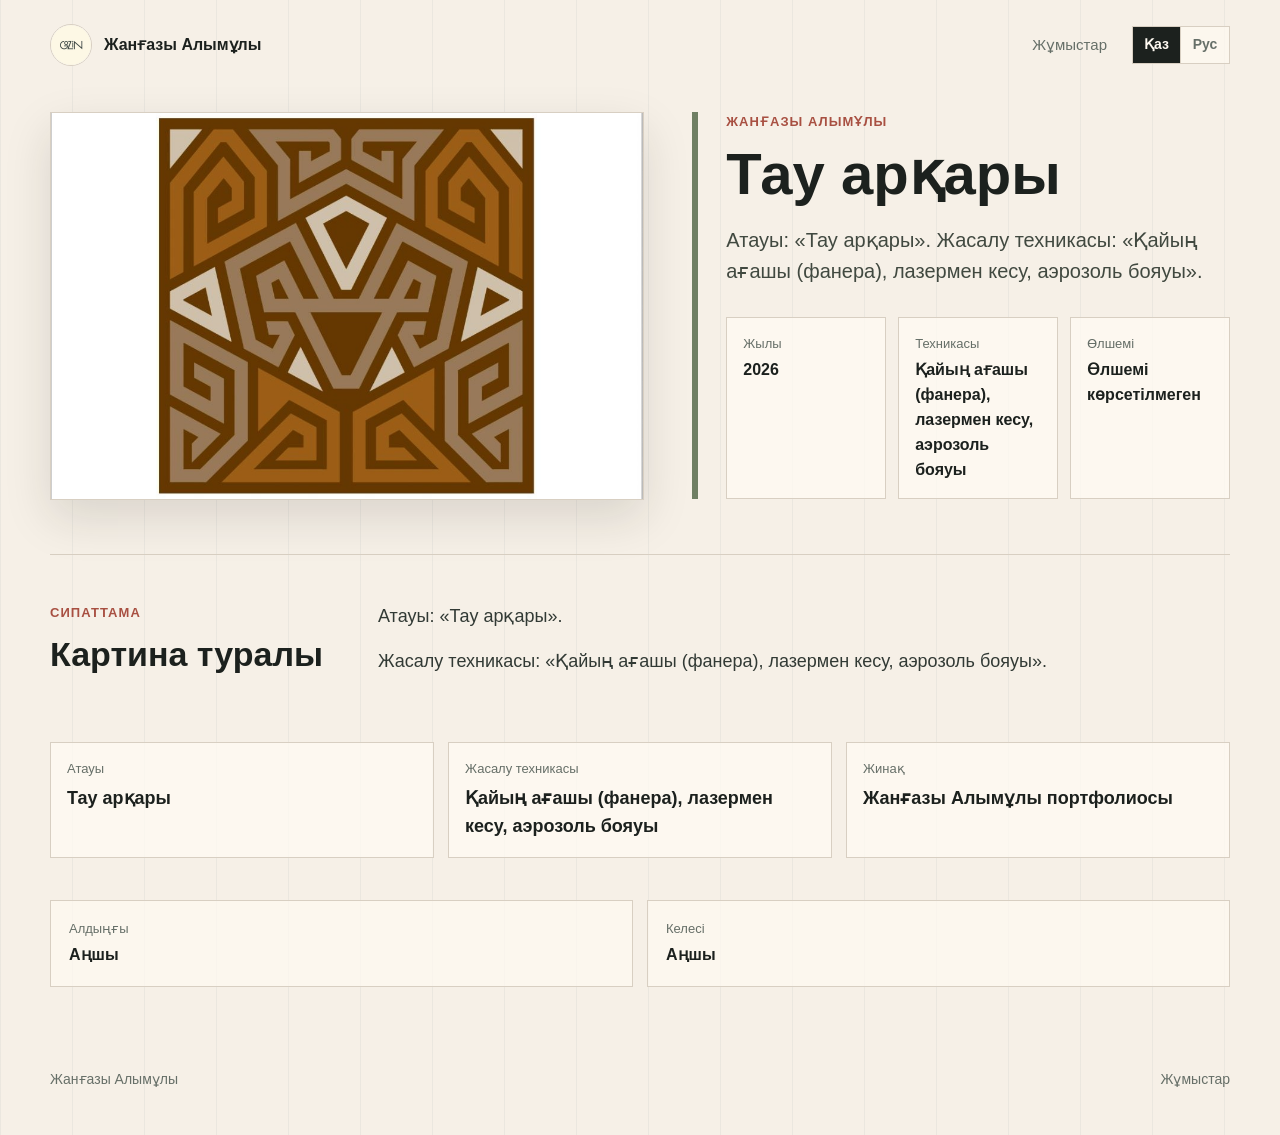
==== artwork.html @ 6c7fc3ed "Build artist portfolio site" ====
<!doctype html>
<html lang="kk">
  <head>
    <meta charset="utf-8">
    <meta name="viewport" content="width=device-width, initial-scale=1">
    <title>Картина</title>
    <meta name="description" content="Картинаның суреті мен сипаттамасы.">
    <link rel="stylesheet" href="assets/css/styles.css">
  </head>
  <body data-page="artwork">
    <header class="site-header">
      <a class="brand" href="index.html" data-i18n-aria="home" aria-label="Басты бет">
        <img class="brand__logo" src="assets/images/logo.jpg" alt="">
        <span data-artist-name>Жанғазы Алымұлы</span>
      </a>
      <div class="header-actions">
        <nav class="site-nav" data-i18n-aria="navigation" aria-label="Навигация">
          <a href="index.html" data-i18n="navWorks">Жұмыстар</a>
        </nav>
        <div class="language-switch" data-i18n-aria="language" aria-label="Тіл">
          <button type="button" data-lang="kk">Қаз</button>
          <button type="button" data-lang="ru">Рус</button>
        </div>
      </div>
    </header>

    <main id="artwork-page"></main>

    <footer class="site-footer">
      <span data-artist-name>Жанғазы Алымұлы</span>
      <a href="index.html" data-i18n="navWorks">Жұмыстар</a>
    </footer>

    <script src="assets/js/artworks.js"></script>
    <script src="assets/js/app.js"></script>
  </body>
</html>
---- assets/css/styles.css ----
:root {
  --paper: #f6f0e7;
  --surface: #fffaf2;
  --ink: #1c211e;
  --muted: #666f68;
  --line: #d8cfc2;
  --sage: #68785f;
  --brick: #a85042;
  --blue: #31566d;
  --gold: #b68b4f;
  --shadow: 0 18px 44px rgba(33, 29, 24, 0.13);
}

* {
  box-sizing: border-box;
}

html {
  min-height: 100%;
  background: var(--paper);
  color: var(--ink);
  font-family: Inter, "Segoe UI", Arial, sans-serif;
}

body {
  margin: 0;
  min-height: 100vh;
  background:
    linear-gradient(90deg, rgba(49, 86, 109, 0.06) 0 1px, transparent 1px) 0 0 / 72px 72px,
    var(--paper);
}

body,
button,
input {
  font: 400 16px/1.55 Inter, "Segoe UI", Arial, sans-serif;
}

a {
  color: inherit;
  text-decoration: none;
}

img {
  display: block;
  max-width: 100%;
}

.site-header,
.site-footer {
  width: min(1180px, calc(100% - 40px));
  margin: 0 auto;
}

.site-header {
  display: flex;
  align-items: center;
  justify-content: space-between;
  gap: 24px;
  padding: 24px 0;
}

.brand,
.site-nav,
.header-actions,
.language-switch {
  display: flex;
  align-items: center;
}

.brand {
  min-width: 0;
  gap: 12px;
  font-weight: 700;
  letter-spacing: 0;
}

.brand__logo {
  width: 42px;
  height: 42px;
  flex: 0 0 auto;
  border: 1px solid var(--line);
  border-radius: 50%;
  background: #fff;
  object-fit: cover;
}

.header-actions {
  gap: 12px;
  justify-content: flex-end;
}

.site-nav {
  gap: 8px;
}

.site-nav a {
  border: 1px solid transparent;
  padding: 8px 12px;
  color: var(--muted);
  font-size: 15px;
}

.site-nav a:hover,
.site-nav a[aria-current="page"] {
  border-color: var(--line);
  background: rgba(255, 250, 242, 0.74);
  color: var(--ink);
}

.language-switch {
  flex: 0 0 auto;
  border: 1px solid var(--line);
  background: rgba(255, 250, 242, 0.72);
}

.language-switch button {
  min-width: 48px;
  min-height: 36px;
  border: 0;
  border-right: 1px solid var(--line);
  background: transparent;
  color: var(--muted);
  padding: 6px 10px;
  font-size: 14px;
  font-weight: 800;
  cursor: pointer;
}

.language-switch button:last-child {
  border-right: 0;
}

.language-switch button:hover,
.language-switch button.is-active {
  background: var(--ink);
  color: #fffaf2;
}

.site-footer {
  display: flex;
  justify-content: space-between;
  gap: 20px;
  padding: 34px 0 44px;
  color: var(--muted);
  font-size: 14px;
}

.gallery-lead,
.section,
.artwork-hero,
.artwork-story,
.artwork-details,
.artwork-nav {
  width: min(1180px, calc(100% - 40px));
  margin-right: auto;
  margin-left: auto;
}

.gallery-lead {
  display: grid;
  grid-template-columns: minmax(0, 0.92fr) minmax(340px, 1.08fr);
  gap: 40px;
  align-items: center;
  min-height: 72vh;
  padding: 18px 0 52px;
}

.gallery-lead__copy h1,
.section__head h1,
.label-toolbar h1 {
  margin: 0;
  max-width: 760px;
  font-size: 56px;
  line-height: 1.02;
  letter-spacing: 0;
}

.gallery-lead__copy p:not(.eyebrow) {
  max-width: 570px;
  margin: 22px 0 0;
  color: #414940;
  font-size: 19px;
}

.gallery-lead__art {
  position: relative;
  min-height: 520px;
  border: 1px solid var(--line);
  background: var(--surface);
  box-shadow: var(--shadow);
  overflow: hidden;
}

.gallery-lead__art img {
  width: 100%;
  height: 520px;
  background: #fff;
  object-fit: contain;
}

.gallery-lead__art span {
  position: absolute;
  right: 20px;
  bottom: 20px;
  max-width: calc(100% - 40px);
  background: rgba(255, 250, 242, 0.92);
  border: 1px solid rgba(28, 33, 30, 0.18);
  padding: 10px 12px;
  font-size: 14px;
}

.eyebrow,
.meta-line {
  margin: 0 0 12px;
  color: var(--brick);
  font-size: 13px;
  font-weight: 800;
  letter-spacing: 0.08em;
  text-transform: uppercase;
}

.lead-actions,
.section__head {
  display: flex;
  align-items: center;
  gap: 14px;
}

.lead-actions {
  margin-top: 32px;
  flex-wrap: wrap;
}

.button {
  display: inline-flex;
  align-items: center;
  justify-content: center;
  min-height: 44px;
  border: 1px solid var(--ink);
  background: var(--ink);
  color: #fffaf2;
  padding: 10px 16px;
  font-weight: 700;
  cursor: pointer;
}

.button:hover {
  background: #323a35;
}

.button--secondary {
  background: rgba(255, 250, 242, 0.72);
  color: var(--ink);
}

.button--secondary:hover {
  background: var(--surface);
}

.section {
  padding: 54px 0 24px;
}

.section__head {
  justify-content: space-between;
  margin-bottom: 24px;
}

.section__head h1,
.label-toolbar h1 {
  font-size: 34px;
  line-height: 1.16;
}

.art-grid {
  display: grid;
  grid-template-columns: repeat(4, minmax(0, 1fr));
  gap: 18px;
}

.art-card {
  display: flex;
  min-width: 0;
  min-height: 100%;
  flex-direction: column;
  border: 1px solid var(--line);
  border-top: 4px solid var(--accent, var(--sage));
  border-radius: 8px;
  background: rgba(255, 250, 242, 0.82);
  overflow: hidden;
}

.art-card__image {
  aspect-ratio: 4 / 5;
  background: #ede5d9;
  overflow: hidden;
}

.art-card__image img {
  width: 100%;
  height: 100%;
  background: #fff;
  object-fit: contain;
  transition: transform 220ms ease;
}

.art-card:hover .art-card__image img {
  transform: scale(1.03);
}

.art-card__body {
  display: flex;
  flex: 1;
  flex-direction: column;
  padding: 18px;
}

.art-card h2 {
  margin: 0;
  font-size: 22px;
  line-height: 1.18;
  letter-spacing: 0;
}

.art-card p:not(.meta-line) {
  margin: 12px 0 18px;
  color: #4f574f;
}

.text-link {
  margin-top: auto;
  color: var(--accent, var(--brick));
  font-weight: 800;
}

.artwork-hero {
  display: grid;
  grid-template-columns: minmax(320px, 1.05fr) minmax(0, 0.95fr);
  gap: 48px;
  align-items: center;
  padding: 22px 0 54px;
}

.artwork-hero__image {
  margin: 0;
  border: 1px solid var(--line);
  background: var(--surface);
  box-shadow: var(--shadow);
}

.artwork-hero__image img {
  width: 100%;
  max-height: 78vh;
  background: #fff;
  object-fit: contain;
}

.artwork-hero__content {
  border-left: 6px solid var(--accent, var(--sage));
  padding-left: 28px;
}

.artwork-hero h1 {
  margin: 0;
  font-size: 58px;
  line-height: 1.02;
  letter-spacing: 0;
}

.artwork-summary {
  margin: 22px 0 0;
  color: #414940;
  font-size: 20px;
}

.artwork-facts {
  display: grid;
  grid-template-columns: repeat(3, minmax(0, 1fr));
  gap: 12px;
  margin: 30px 0 0;
}

.artwork-facts div,
.artwork-details article {
  min-width: 0;
  border: 1px solid var(--line);
  background: rgba(255, 250, 242, 0.78);
  padding: 16px;
}

.artwork-facts dt,
.artwork-details p {
  margin: 0;
  color: var(--muted);
  font-size: 13px;
}

.artwork-facts dd {
  margin: 4px 0 0;
  font-weight: 800;
}

.artwork-story {
  display: grid;
  grid-template-columns: 280px minmax(0, 1fr);
  gap: 48px;
  border-top: 1px solid var(--line);
  padding: 48px 0;
}

.artwork-story h2 {
  margin: 0;
  font-size: 34px;
  line-height: 1.12;
}

.story-text {
  max-width: 760px;
  color: #323a35;
  font-size: 18px;
}

.story-text p {
  margin: 0 0 18px;
}

.artwork-details {
  display: grid;
  grid-template-columns: repeat(3, minmax(0, 1fr));
  gap: 14px;
  padding-bottom: 42px;
}

.artwork-details strong {
  display: block;
  margin-top: 6px;
  font-size: 18px;
}

.artwork-nav {
  display: grid;
  grid-template-columns: repeat(2, minmax(0, 1fr));
  gap: 14px;
  padding-bottom: 48px;
}

.artwork-nav a {
  border: 1px solid var(--line);
  background: rgba(255, 250, 242, 0.72);
  padding: 18px;
  font-weight: 800;
}

.artwork-nav span {
  display: block;
  margin-bottom: 4px;
  color: var(--muted);
  font-size: 13px;
  font-weight: 500;
}

@media (max-width: 980px) {
  .gallery-lead,
  .artwork-hero,
  .artwork-story {
    grid-template-columns: 1fr;
  }

  .gallery-lead {
    min-height: 0;
  }

  .gallery-lead__copy h1,
  .artwork-hero h1 {
    font-size: 44px;
  }

  .art-grid,
  .artwork-details {
    grid-template-columns: repeat(2, minmax(0, 1fr));
  }

  .artwork-hero__content {
    border-left: 0;
    border-top: 6px solid var(--accent, var(--sage));
    padding: 24px 0 0;
  }
}

@media (max-width: 680px) {
  .site-header,
  .site-footer,
  .gallery-lead,
  .section,
  .artwork-hero,
  .artwork-story,
  .artwork-details,
  .artwork-nav {
    width: min(100% - 24px, 1180px);
  }

  .site-header,
  .site-footer,
  .section__head,
  .artwork-nav {
    align-items: stretch;
    flex-direction: column;
  }

  .site-header {
    gap: 16px;
  }

  .header-actions {
    align-items: stretch;
    flex-direction: column;
  }

  .site-nav {
    width: 100%;
  }

  .site-nav a {
    flex: 1;
    text-align: center;
  }

  .language-switch {
    width: 100%;
  }

  .language-switch button {
    flex: 1;
  }

  .gallery-lead {
    gap: 24px;
    padding-top: 4px;
  }

  .gallery-lead__copy h1,
  .artwork-hero h1 {
    font-size: 36px;
  }

  .section__head h1,
  .artwork-story h2 {
    font-size: 28px;
  }

  .gallery-lead__art,
  .gallery-lead__art img {
    min-height: 0;
    height: auto;
  }

  .art-grid,
  .artwork-facts,
  .artwork-details,
  .artwork-nav {
    grid-template-columns: 1fr;
  }
}
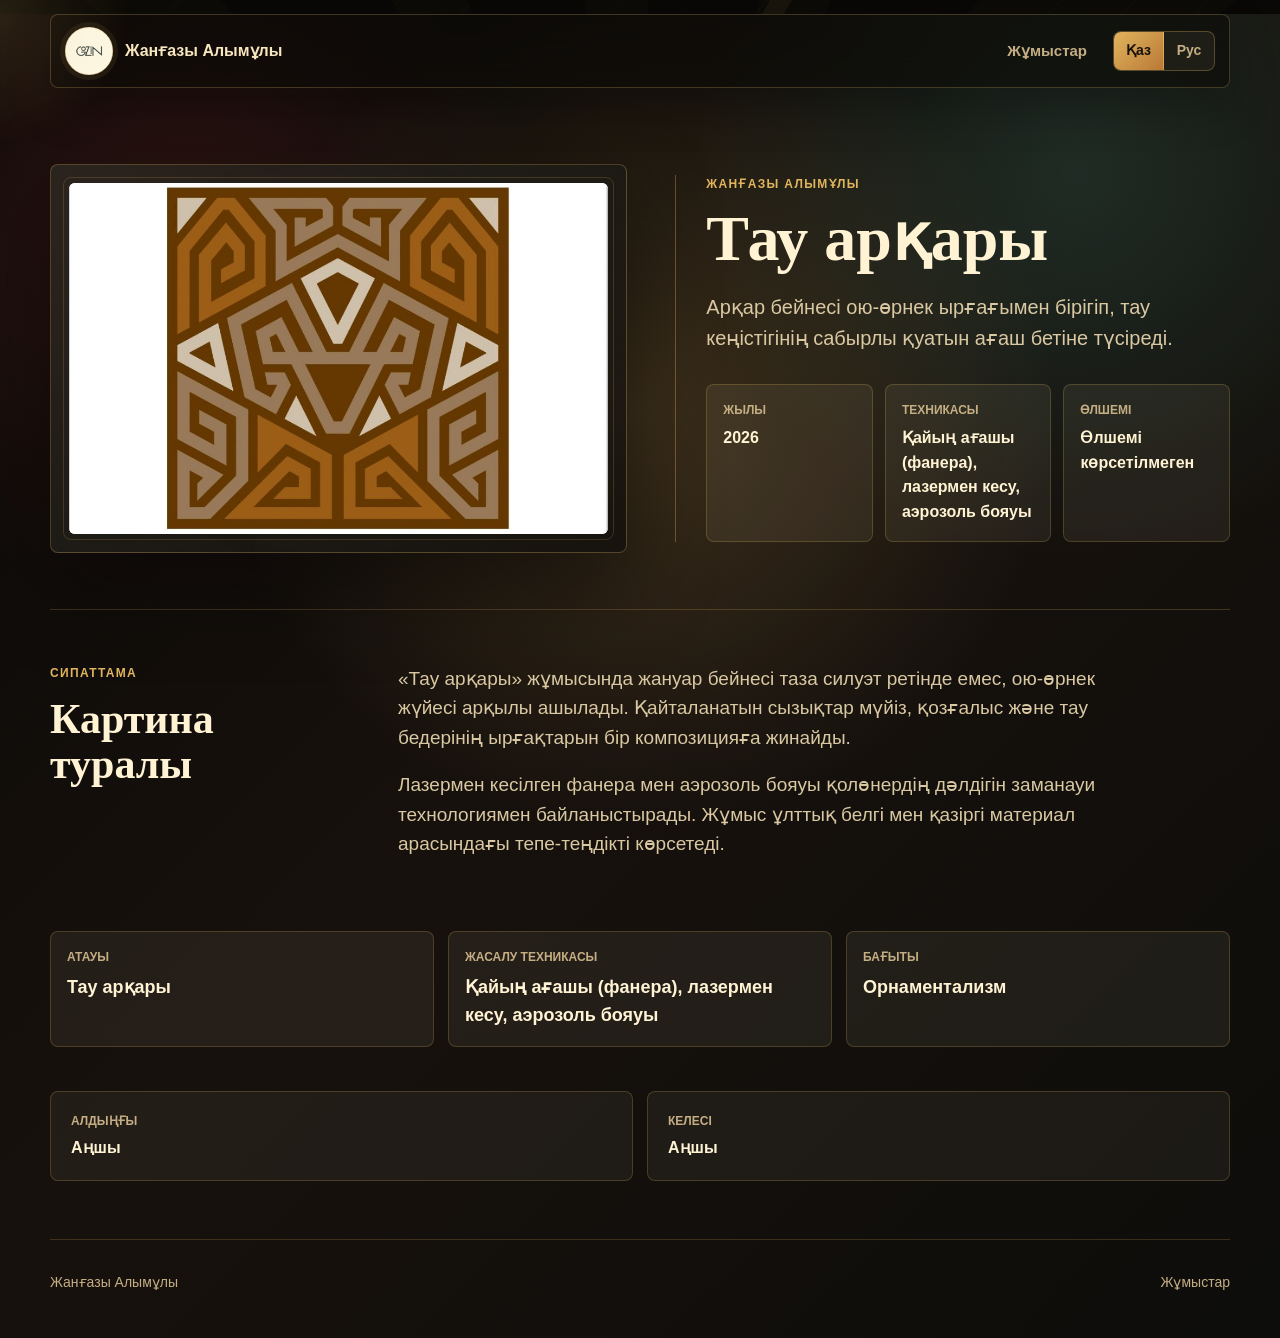
==== commit 63f3cd58: "Redesign portfolio with ornamental premium motion" ====
--- a/artwork.html
+++ b/artwork.html
@@ -8,6 +8,9 @@
     <link rel="stylesheet" href="assets/css/styles.css">
   </head>
   <body data-page="artwork">
+    <div class="ornament-atmosphere" aria-hidden="true"></div>
+    <div class="cursor-aura" aria-hidden="true"></div>
+
     <header class="site-header">
       <a class="brand" href="index.html" data-i18n-aria="home" aria-label="Басты бет">
         <img class="brand__logo" src="assets/images/logo.jpg" alt="">
--- a/assets/css/styles.css
+++ b/assets/css/styles.css
@@ -1,14 +1,19 @@
 :root {
-  --paper: #f6f0e7;
-  --surface: #fffaf2;
-  --ink: #1c211e;
-  --muted: #666f68;
-  --line: #d8cfc2;
-  --sage: #68785f;
-  --brick: #a85042;
-  --blue: #31566d;
-  --gold: #b68b4f;
-  --shadow: 0 18px 44px rgba(33, 29, 24, 0.13);
+  --bg: #090806;
+  --bg-2: #15110d;
+  --panel: rgba(31, 24, 17, 0.72);
+  --panel-strong: rgba(247, 230, 190, 0.08);
+  --ink: #fff3d4;
+  --muted: #c5ae83;
+  --line: rgba(246, 205, 127, 0.22);
+  --gold: #e1b45d;
+  --amber: #b97936;
+  --garnet: #842f2e;
+  --teal: #3c8b78;
+  --bone: #f7e6be;
+  --shadow: 0 30px 90px rgba(0, 0, 0, 0.45);
+  --mx: 50%;
+  --my: 30%;
 }
 
 * {
@@ -17,17 +22,21 @@
 
 html {
   min-height: 100%;
-  background: var(--paper);
+  background: var(--bg);
   color: var(--ink);
   font-family: Inter, "Segoe UI", Arial, sans-serif;
+  scroll-behavior: smooth;
 }
 
 body {
+  min-height: 100vh;
   margin: 0;
-  min-height: 100vh;
   background:
-    linear-gradient(90deg, rgba(49, 86, 109, 0.06) 0 1px, transparent 1px) 0 0 / 72px 72px,
-    var(--paper);
+    radial-gradient(circle at var(--mx) var(--my), rgba(225, 180, 93, 0.19), transparent 26rem),
+    radial-gradient(circle at 14% 18%, rgba(132, 47, 46, 0.3), transparent 22rem),
+    radial-gradient(circle at 84% 12%, rgba(60, 139, 120, 0.22), transparent 24rem),
+    linear-gradient(135deg, #090806 0%, #17110d 48%, #0d0d0b 100%);
+  overflow-x: hidden;
 }
 
 body,
@@ -46,108 +55,65 @@
   max-width: 100%;
 }
 
+body::before {
+  position: fixed;
+  inset: 0;
+  z-index: -3;
+  content: "";
+  pointer-events: none;
+  background-image:
+    linear-gradient(90deg, rgba(255, 243, 212, 0.035) 1px, transparent 1px),
+    linear-gradient(0deg, rgba(255, 243, 212, 0.028) 1px, transparent 1px);
+  background-size: 74px 74px;
+  mask-image: radial-gradient(circle at center, #000 0%, transparent 82%);
+}
+
+body::after {
+  position: fixed;
+  inset: 0;
+  z-index: -2;
+  content: "";
+  pointer-events: none;
+  background:
+    repeating-conic-gradient(from 45deg, rgba(225, 180, 93, 0.11) 0 8deg, transparent 8deg 22deg),
+    repeating-linear-gradient(135deg, transparent 0 22px, rgba(247, 230, 190, 0.045) 22px 24px, transparent 24px 52px);
+  opacity: 0.22;
+  filter: blur(0.2px);
+  transform-origin: center;
+  animation: ornamentalDrift 30s linear infinite;
+}
+
+.ornament-atmosphere {
+  position: fixed;
+  inset: -10vh -10vw;
+  z-index: -1;
+  pointer-events: none;
+  background:
+    radial-gradient(circle at 20% 78%, rgba(185, 121, 54, 0.17), transparent 20rem),
+    radial-gradient(circle at 78% 64%, rgba(132, 47, 46, 0.2), transparent 18rem),
+    linear-gradient(120deg, transparent 0 44%, rgba(225, 180, 93, 0.055) 44% 45%, transparent 45% 100%);
+  mix-blend-mode: screen;
+  animation: atmosphereBreathe 9s ease-in-out infinite alternate;
+}
+
+.cursor-aura {
+  position: fixed;
+  z-index: 20;
+  width: 280px;
+  height: 280px;
+  margin: -140px 0 0 -140px;
+  border-radius: 50%;
+  pointer-events: none;
+  background: radial-gradient(circle, rgba(225, 180, 93, 0.18), transparent 67%);
+  opacity: 0.75;
+  transition: transform 120ms ease-out;
+}
+
 .site-header,
-.site-footer {
-  width: min(1180px, calc(100% - 40px));
-  margin: 0 auto;
-}
-
-.site-header {
-  display: flex;
-  align-items: center;
-  justify-content: space-between;
-  gap: 24px;
-  padding: 24px 0;
-}
-
-.brand,
-.site-nav,
-.header-actions,
-.language-switch {
-  display: flex;
-  align-items: center;
-}
-
-.brand {
-  min-width: 0;
-  gap: 12px;
-  font-weight: 700;
-  letter-spacing: 0;
-}
-
-.brand__logo {
-  width: 42px;
-  height: 42px;
-  flex: 0 0 auto;
-  border: 1px solid var(--line);
-  border-radius: 50%;
-  background: #fff;
-  object-fit: cover;
-}
-
-.header-actions {
-  gap: 12px;
-  justify-content: flex-end;
-}
-
-.site-nav {
-  gap: 8px;
-}
-
-.site-nav a {
-  border: 1px solid transparent;
-  padding: 8px 12px;
-  color: var(--muted);
-  font-size: 15px;
-}
-
-.site-nav a:hover,
-.site-nav a[aria-current="page"] {
-  border-color: var(--line);
-  background: rgba(255, 250, 242, 0.74);
-  color: var(--ink);
-}
-
-.language-switch {
-  flex: 0 0 auto;
-  border: 1px solid var(--line);
-  background: rgba(255, 250, 242, 0.72);
-}
-
-.language-switch button {
-  min-width: 48px;
-  min-height: 36px;
-  border: 0;
-  border-right: 1px solid var(--line);
-  background: transparent;
-  color: var(--muted);
-  padding: 6px 10px;
-  font-size: 14px;
-  font-weight: 800;
-  cursor: pointer;
-}
-
-.language-switch button:last-child {
-  border-right: 0;
-}
-
-.language-switch button:hover,
-.language-switch button.is-active {
-  background: var(--ink);
-  color: #fffaf2;
-}
-
-.site-footer {
-  display: flex;
-  justify-content: space-between;
-  gap: 20px;
-  padding: 34px 0 44px;
-  color: var(--muted);
-  font-size: 14px;
-}
-
+.site-footer,
 .gallery-lead,
 .section,
+.ornament-manifesto,
 .artwork-hero,
 .artwork-story,
 .artwork-details,
@@ -157,66 +123,188 @@
   margin-left: auto;
 }
 
+.site-header {
+  position: sticky;
+  top: 14px;
+  z-index: 15;
+  display: flex;
+  align-items: center;
+  justify-content: space-between;
+  gap: 24px;
+  margin-top: 14px;
+  border: 1px solid var(--line);
+  border-radius: 8px;
+  background: rgba(12, 10, 8, 0.62);
+  backdrop-filter: blur(18px);
+  box-shadow: 0 18px 46px rgba(0, 0, 0, 0.24);
+  padding: 12px 14px;
+}
+
+.brand,
+.site-nav,
+.header-actions,
+.language-switch {
+  display: flex;
+  align-items: center;
+}
+
+.brand {
+  min-width: 0;
+  gap: 12px;
+  font-weight: 800;
+  color: var(--bone);
+}
+
+.brand__logo {
+  width: 48px;
+  height: 48px;
+  flex: 0 0 auto;
+  border: 1px solid rgba(225, 180, 93, 0.48);
+  border-radius: 50%;
+  background: #fff;
+  object-fit: cover;
+  box-shadow: 0 0 0 5px rgba(225, 180, 93, 0.08);
+}
+
+.header-actions {
+  gap: 12px;
+  justify-content: flex-end;
+}
+
+.site-nav {
+  gap: 8px;
+}
+
+.site-nav a {
+  border: 1px solid transparent;
+  border-radius: 8px;
+  padding: 9px 13px;
+  color: var(--muted);
+  font-size: 15px;
+  font-weight: 700;
+  transition: 180ms ease;
+}
+
+.site-nav a:hover,
+.site-nav a[aria-current="page"] {
+  border-color: rgba(225, 180, 93, 0.38);
+  background: rgba(247, 230, 190, 0.08);
+  color: var(--ink);
+}
+
+.language-switch {
+  flex: 0 0 auto;
+  border: 1px solid rgba(225, 180, 93, 0.3);
+  border-radius: 8px;
+  background: rgba(247, 230, 190, 0.06);
+  overflow: hidden;
+}
+
+.language-switch button {
+  min-width: 50px;
+  min-height: 38px;
+  border: 0;
+  border-right: 1px solid rgba(225, 180, 93, 0.2);
+  background: transparent;
+  color: var(--muted);
+  padding: 7px 10px;
+  font-size: 14px;
+  font-weight: 900;
+  cursor: pointer;
+  transition: 180ms ease;
+}
+
+.language-switch button:last-child {
+  border-right: 0;
+}
+
+.language-switch button:hover,
+.language-switch button.is-active {
+  background: linear-gradient(135deg, var(--gold), var(--amber));
+  color: #160f0a;
+}
+
 .gallery-lead {
+  position: relative;
   display: grid;
-  grid-template-columns: minmax(0, 0.92fr) minmax(340px, 1.08fr);
-  gap: 40px;
+  grid-template-columns: minmax(0, 0.95fr) minmax(360px, 1.05fr);
+  gap: 52px;
   align-items: center;
-  min-height: 72vh;
-  padding: 18px 0 52px;
+  min-height: calc(100vh - 112px);
+  padding: 70px 0 84px;
+}
+
+.hero-orbit {
+  position: absolute;
+  inset: 8% auto auto 40%;
+  width: 420px;
+  height: 420px;
+  pointer-events: none;
+  opacity: 0.58;
+}
+
+.hero-orbit span {
+  position: absolute;
+  inset: 0;
+  border: 1px solid rgba(225, 180, 93, 0.22);
+  transform: rotate(45deg);
+  animation: orbitTurn 16s linear infinite;
+}
+
+.hero-orbit span:nth-child(2) {
+  inset: 56px;
+  border-color: rgba(60, 139, 120, 0.24);
+  animation-duration: 22s;
+  animation-direction: reverse;
+}
+
+.hero-orbit span:nth-child(3) {
+  inset: 112px;
+  border-color: rgba(132, 47, 46, 0.34);
+  animation-duration: 28s;
+}
+
+.gallery-lead__copy {
+  position: relative;
+  z-index: 2;
 }
 
 .gallery-lead__copy h1,
-.section__head h1,
-.label-toolbar h1 {
+.kinetic-title {
   margin: 0;
-  max-width: 760px;
-  font-size: 56px;
-  line-height: 1.02;
-  letter-spacing: 0;
+  color: var(--ink);
+  font-family: Georgia, "Times New Roman", serif;
+  font-size: 82px;
+  line-height: 0.93;
+  font-weight: 700;
+}
+
+.kinetic-title span {
+  display: block;
+  transform-origin: left center;
+  animation: titleBreathe 4.8s ease-in-out infinite alternate;
+}
+
+.kinetic-title span:nth-child(2) {
+  color: transparent;
+  -webkit-text-stroke: 1px rgba(255, 243, 212, 0.78);
+  animation-delay: 450ms;
 }
 
 .gallery-lead__copy p:not(.eyebrow) {
-  max-width: 570px;
-  margin: 22px 0 0;
-  color: #414940;
-  font-size: 19px;
-}
-
-.gallery-lead__art {
-  position: relative;
-  min-height: 520px;
-  border: 1px solid var(--line);
-  background: var(--surface);
-  box-shadow: var(--shadow);
-  overflow: hidden;
-}
-
-.gallery-lead__art img {
-  width: 100%;
-  height: 520px;
-  background: #fff;
-  object-fit: contain;
-}
-
-.gallery-lead__art span {
-  position: absolute;
-  right: 20px;
-  bottom: 20px;
-  max-width: calc(100% - 40px);
-  background: rgba(255, 250, 242, 0.92);
-  border: 1px solid rgba(28, 33, 30, 0.18);
-  padding: 10px 12px;
-  font-size: 14px;
+  max-width: 600px;
+  margin: 24px 0 0;
+  color: #ddcba4;
+  font-size: 20px;
 }
 
 .eyebrow,
 .meta-line {
-  margin: 0 0 12px;
-  color: var(--brick);
-  font-size: 13px;
-  font-weight: 800;
-  letter-spacing: 0.08em;
+  margin: 0 0 14px;
+  color: var(--gold);
+  font-size: 12px;
+  font-weight: 900;
+  letter-spacing: 0.11em;
   text-transform: uppercase;
 }
 
@@ -224,7 +312,7 @@
 .section__head {
   display: flex;
   align-items: center;
-  gap: 14px;
+  gap: 16px;
 }
 
 .lead-actions {
@@ -233,33 +321,154 @@
 }
 
 .button {
+  position: relative;
   display: inline-flex;
   align-items: center;
   justify-content: center;
-  min-height: 44px;
-  border: 1px solid var(--ink);
-  background: var(--ink);
-  color: #fffaf2;
-  padding: 10px 16px;
-  font-weight: 700;
+  min-height: 48px;
+  border: 1px solid rgba(225, 180, 93, 0.62);
+  border-radius: 8px;
+  background: linear-gradient(135deg, var(--gold), #8f5b22);
+  color: #120c08;
+  padding: 11px 18px;
+  font-weight: 900;
   cursor: pointer;
+  overflow: hidden;
+  transition: transform 180ms ease, box-shadow 180ms ease;
+}
+
+.button::after {
+  position: absolute;
+  inset: 0;
+  content: "";
+  background: linear-gradient(90deg, transparent, rgba(255, 255, 255, 0.4), transparent);
+  transform: translateX(-120%);
+  transition: transform 520ms ease;
 }
 
 .button:hover {
-  background: #323a35;
-}
-
-.button--secondary {
-  background: rgba(255, 250, 242, 0.72);
-  color: var(--ink);
-}
-
-.button--secondary:hover {
-  background: var(--surface);
+  transform: translateY(-2px);
+  box-shadow: 0 16px 38px rgba(225, 180, 93, 0.18);
+}
+
+.button:hover::after {
+  transform: translateX(120%);
+}
+
+.hero-metrics {
+  display: grid;
+  grid-template-columns: repeat(3, minmax(0, 1fr));
+  gap: 10px;
+  max-width: 620px;
+  margin-top: 34px;
+}
+
+.hero-metrics div {
+  min-width: 0;
+  border: 1px solid var(--line);
+  border-radius: 8px;
+  background: rgba(247, 230, 190, 0.065);
+  padding: 14px;
+}
+
+.hero-metrics strong {
+  display: block;
+  color: var(--bone);
+  font-family: Georgia, "Times New Roman", serif;
+  font-size: 30px;
+  line-height: 1;
+}
+
+.hero-metrics span {
+  display: block;
+  margin-top: 6px;
+  color: var(--muted);
+  font-size: 12px;
+  text-transform: uppercase;
+}
+
+.gallery-lead__art,
+.artwork-hero__image {
+  position: relative;
+  border: 1px solid rgba(225, 180, 93, 0.28);
+  border-radius: 8px;
+  background:
+    linear-gradient(135deg, rgba(247, 230, 190, 0.12), rgba(247, 230, 190, 0.02)),
+    rgba(10, 8, 7, 0.76);
+  box-shadow: var(--shadow);
+  overflow: hidden;
+}
+
+.gallery-lead__art {
+  min-height: 610px;
+  padding: 20px;
+  transform: perspective(1100px) rotateY(-3deg) rotateX(2deg);
+  transition: transform 280ms ease, border-color 280ms ease;
+}
+
+.gallery-lead__art:hover {
+  border-color: rgba(225, 180, 93, 0.58);
+  transform: perspective(1100px) rotateY(0deg) rotateX(0deg) translateY(-4px);
+}
+
+.gallery-lead__art::before,
+.artwork-hero__image::before,
+.art-card::before {
+  position: absolute;
+  inset: 12px;
+  z-index: 1;
+  content: "";
+  border: 1px solid rgba(225, 180, 93, 0.18);
+  border-radius: 8px;
+  pointer-events: none;
+}
+
+.gallery-lead__art img {
+  position: relative;
+  z-index: 2;
+  width: 100%;
+  height: 570px;
+  border-radius: 6px;
+  background: #0c0907;
+  object-fit: contain;
+}
+
+.art-frame-glow {
+  position: absolute;
+  inset: 12%;
+  z-index: 0;
+  border-radius: 50%;
+  background: radial-gradient(circle, color-mix(in srgb, var(--accent, var(--gold)) 38%, transparent), transparent 68%);
+  filter: blur(46px);
+  opacity: 0.78;
+  animation: glowPulse 4.5s ease-in-out infinite alternate;
+}
+
+.gallery-lead__caption {
+  position: absolute;
+  right: 34px;
+  bottom: 34px;
+  z-index: 4;
+  max-width: calc(100% - 68px);
+  border: 1px solid rgba(225, 180, 93, 0.34);
+  border-radius: 8px;
+  background: rgba(9, 8, 6, 0.76);
+  backdrop-filter: blur(14px);
+  color: var(--bone);
+  padding: 13px 14px;
+  font-weight: 800;
+}
+
+.gallery-lead__caption small {
+  display: block;
+  margin-bottom: 4px;
+  color: var(--gold);
+  font-size: 11px;
+  text-transform: uppercase;
 }
 
 .section {
-  padding: 54px 0 24px;
+  padding: 56px 0 30px;
 }
 
 .section__head {
@@ -268,32 +477,48 @@
 }
 
 .section__head h1,
-.label-toolbar h1 {
-  font-size: 34px;
-  line-height: 1.16;
+.ornament-manifesto h2,
+.artwork-story h2 {
+  margin: 0;
+  max-width: 760px;
+  color: var(--ink);
+  font-family: Georgia, "Times New Roman", serif;
+  font-size: 42px;
+  line-height: 1.08;
+  font-weight: 700;
 }
 
 .art-grid {
   display: grid;
-  grid-template-columns: repeat(4, minmax(0, 1fr));
-  gap: 18px;
+  grid-template-columns: repeat(2, minmax(0, 1fr));
+  gap: 20px;
 }
 
 .art-card {
-  display: flex;
+  position: relative;
+  display: grid;
+  grid-template-columns: minmax(220px, 0.84fr) minmax(0, 1fr);
   min-width: 0;
   min-height: 100%;
-  flex-direction: column;
-  border: 1px solid var(--line);
-  border-top: 4px solid var(--accent, var(--sage));
-  border-radius: 8px;
-  background: rgba(255, 250, 242, 0.82);
+  border: 1px solid rgba(225, 180, 93, 0.22);
+  border-radius: 8px;
+  background:
+    linear-gradient(135deg, rgba(247, 230, 190, 0.09), transparent 52%),
+    rgba(14, 11, 9, 0.7);
   overflow: hidden;
+  transition: transform 220ms ease, border-color 220ms ease, box-shadow 220ms ease;
+}
+
+.art-card:hover {
+  border-color: rgba(225, 180, 93, 0.58);
+  box-shadow: 0 22px 70px rgba(0, 0, 0, 0.32);
+  transform: translateY(-6px);
 }
 
 .art-card__image {
-  aspect-ratio: 4 / 5;
-  background: #ede5d9;
+  position: relative;
+  min-height: 330px;
+  background: #100d0a;
   overflow: hidden;
 }
 
@@ -302,75 +527,161 @@
   height: 100%;
   background: #fff;
   object-fit: contain;
-  transition: transform 220ms ease;
+  transition: transform 320ms ease, filter 320ms ease;
 }
 
 .art-card:hover .art-card__image img {
-  transform: scale(1.03);
+  filter: saturate(1.08) contrast(1.04);
+  transform: scale(1.04);
+}
+
+.art-card__index {
+  position: absolute;
+  left: 16px;
+  bottom: 16px;
+  z-index: 3;
+  border: 1px solid rgba(225, 180, 93, 0.36);
+  border-radius: 8px;
+  background: rgba(9, 8, 6, 0.72);
+  color: var(--gold);
+  padding: 7px 9px;
+  font-weight: 900;
 }
 
 .art-card__body {
+  position: relative;
+  z-index: 2;
   display: flex;
   flex: 1;
   flex-direction: column;
-  padding: 18px;
+  padding: 24px;
 }
 
 .art-card h2 {
   margin: 0;
-  font-size: 22px;
-  line-height: 1.18;
-  letter-spacing: 0;
+  color: var(--ink);
+  font-family: Georgia, "Times New Roman", serif;
+  font-size: 32px;
+  line-height: 1.08;
+  font-weight: 700;
 }
 
 .art-card p:not(.meta-line) {
-  margin: 12px 0 18px;
-  color: #4f574f;
+  margin: 14px 0 22px;
+  color: #d2c09a;
 }
 
 .text-link {
   margin-top: auto;
-  color: var(--accent, var(--brick));
-  font-weight: 800;
+  color: var(--gold);
+  font-weight: 900;
+  transition: color 180ms ease;
+}
+
+.text-link:hover {
+  color: var(--bone);
+}
+
+.ornament-manifesto {
+  position: relative;
+  display: grid;
+  grid-template-columns: minmax(0, 1fr) 340px;
+  gap: 34px;
+  align-items: center;
+  margin-top: 42px;
+  margin-bottom: 52px;
+  border: 1px solid rgba(225, 180, 93, 0.24);
+  border-radius: 8px;
+  background:
+    radial-gradient(circle at 12% 18%, rgba(132, 47, 46, 0.22), transparent 20rem),
+    rgba(247, 230, 190, 0.055);
+  padding: 34px;
+  overflow: hidden;
+}
+
+.manifesto-pattern {
+  position: absolute;
+  inset: auto -90px -150px auto;
+  width: 360px;
+  height: 360px;
+  border: 1px solid rgba(225, 180, 93, 0.24);
+  background:
+    repeating-conic-gradient(from 45deg, rgba(225, 180, 93, 0.28) 0 10deg, transparent 10deg 24deg),
+    radial-gradient(circle, transparent 0 38%, rgba(60, 139, 120, 0.22) 38% 39%, transparent 39%);
+  transform: rotate(45deg);
+  animation: orbitTurn 28s linear infinite;
+}
+
+.manifesto-copy {
+  position: relative;
+  z-index: 2;
+}
+
+.manifesto-copy p:not(.eyebrow) {
+  max-width: 760px;
+  margin: 18px 0 0;
+  color: #d9c8a2;
+  font-size: 18px;
+}
+
+.manifesto-points {
+  position: relative;
+  z-index: 2;
+  display: grid;
+  gap: 12px;
+}
+
+.manifesto-points span {
+  border: 1px solid rgba(225, 180, 93, 0.26);
+  border-radius: 8px;
+  background: rgba(9, 8, 6, 0.5);
+  color: var(--bone);
+  padding: 18px;
+  font-family: Georgia, "Times New Roman", serif;
+  font-size: 28px;
 }
 
 .artwork-hero {
+  position: relative;
   display: grid;
-  grid-template-columns: minmax(320px, 1.05fr) minmax(0, 0.95fr);
+  grid-template-columns: minmax(340px, 1.02fr) minmax(0, 0.98fr);
   gap: 48px;
   align-items: center;
-  padding: 22px 0 54px;
+  padding: 76px 0 56px;
 }
 
 .artwork-hero__image {
   margin: 0;
-  border: 1px solid var(--line);
-  background: var(--surface);
-  box-shadow: var(--shadow);
+  padding: 18px;
 }
 
 .artwork-hero__image img {
+  position: relative;
+  z-index: 2;
   width: 100%;
-  max-height: 78vh;
+  max-height: 76vh;
+  border-radius: 6px;
   background: #fff;
   object-fit: contain;
 }
 
 .artwork-hero__content {
-  border-left: 6px solid var(--accent, var(--sage));
-  padding-left: 28px;
+  border-left: 1px solid rgba(225, 180, 93, 0.34);
+  padding-left: 30px;
 }
 
 .artwork-hero h1 {
   margin: 0;
-  font-size: 58px;
-  line-height: 1.02;
-  letter-spacing: 0;
+  color: var(--ink);
+  font-family: Georgia, "Times New Roman", serif;
+  font-size: 64px;
+  line-height: 0.98;
+  font-weight: 700;
 }
 
 .artwork-summary {
   margin: 22px 0 0;
-  color: #414940;
+  color: #d9c8a2;
   font-size: 20px;
 }
 
@@ -384,8 +695,9 @@
 .artwork-facts div,
 .artwork-details article {
   min-width: 0;
-  border: 1px solid var(--line);
-  background: rgba(255, 250, 242, 0.78);
+  border: 1px solid rgba(225, 180, 93, 0.22);
+  border-radius: 8px;
+  background: rgba(247, 230, 190, 0.065);
   padding: 16px;
 }
 
@@ -393,32 +705,29 @@
 .artwork-details p {
   margin: 0;
   color: var(--muted);
-  font-size: 13px;
+  font-size: 12px;
+  font-weight: 800;
+  text-transform: uppercase;
 }
 
 .artwork-facts dd {
-  margin: 4px 0 0;
-  font-weight: 800;
+  margin: 6px 0 0;
+  color: var(--ink);
+  font-weight: 900;
 }
 
 .artwork-story {
   display: grid;
-  grid-template-columns: 280px minmax(0, 1fr);
+  grid-template-columns: 300px minmax(0, 1fr);
   gap: 48px;
-  border-top: 1px solid var(--line);
-  padding: 48px 0;
-}
-
-.artwork-story h2 {
-  margin: 0;
-  font-size: 34px;
-  line-height: 1.12;
+  border-top: 1px solid rgba(225, 180, 93, 0.22);
+  padding: 54px 0;
 }
 
 .story-text {
   max-width: 760px;
-  color: #323a35;
-  font-size: 18px;
+  color: #d9c8a2;
+  font-size: 19px;
 }
 
 .story-text p {
@@ -429,12 +738,13 @@
   display: grid;
   grid-template-columns: repeat(3, minmax(0, 1fr));
   gap: 14px;
-  padding-bottom: 42px;
+  padding-bottom: 44px;
 }
 
 .artwork-details strong {
   display: block;
-  margin-top: 6px;
+  margin-top: 8px;
+  color: var(--ink);
   font-size: 18px;
 }
 
@@ -442,49 +752,134 @@
   display: grid;
   grid-template-columns: repeat(2, minmax(0, 1fr));
   gap: 14px;
-  padding-bottom: 48px;
+  padding-bottom: 58px;
 }
 
 .artwork-nav a {
-  border: 1px solid var(--line);
-  background: rgba(255, 250, 242, 0.72);
-  padding: 18px;
-  font-weight: 800;
+  border: 1px solid rgba(225, 180, 93, 0.22);
+  border-radius: 8px;
+  background: rgba(247, 230, 190, 0.055);
+  padding: 20px;
+  font-weight: 900;
+  transition: 180ms ease;
+}
+
+.artwork-nav a:hover {
+  border-color: rgba(225, 180, 93, 0.58);
+  background: rgba(247, 230, 190, 0.09);
 }
 
 .artwork-nav span {
   display: block;
-  margin-bottom: 4px;
+  margin-bottom: 5px;
   color: var(--muted);
-  font-size: 13px;
-  font-weight: 500;
+  font-size: 12px;
+  font-weight: 800;
+  text-transform: uppercase;
+}
+
+.site-footer {
+  display: flex;
+  justify-content: space-between;
+  gap: 20px;
+  border-top: 1px solid rgba(225, 180, 93, 0.2);
+  padding: 32px 0 44px;
+  color: var(--muted);
+  font-size: 14px;
+}
+
+.reveal {
+  opacity: 0;
+  transform: translateY(24px);
+  transition: opacity 700ms ease, transform 700ms ease;
+  transition-delay: var(--delay, 0ms);
+}
+
+.reveal.is-visible {
+  opacity: 1;
+  transform: translateY(0);
+}
+
+@keyframes ornamentalDrift {
+  0% {
+    transform: rotate(0deg) scale(1);
+  }
+  50% {
+    transform: rotate(4deg) scale(1.03);
+  }
+  100% {
+    transform: rotate(0deg) scale(1);
+  }
+}
+
+@keyframes atmosphereBreathe {
+  from {
+    opacity: 0.65;
+    transform: scale(1);
+  }
+  to {
+    opacity: 1;
+    transform: scale(1.04);
+  }
+}
+
+@keyframes orbitTurn {
+  to {
+    transform: rotate(405deg);
+  }
+}
+
+@keyframes titleBreathe {
+  from {
+    transform: translateY(0) scale(1);
+  }
+  to {
+    transform: translateY(-4px) scale(1.015);
+  }
+}
+
+@keyframes glowPulse {
+  from {
+    opacity: 0.48;
+    transform: scale(0.92);
+  }
+  to {
+    opacity: 0.86;
+    transform: scale(1.08);
+  }
 }
 
 @media (max-width: 980px) {
   .gallery-lead,
   .artwork-hero,
-  .artwork-story {
+  .artwork-story,
+  .ornament-manifesto {
     grid-template-columns: 1fr;
   }
 
   .gallery-lead {
     min-height: 0;
+    padding-top: 48px;
   }
 
   .gallery-lead__copy h1,
-  .artwork-hero h1 {
-    font-size: 44px;
+  .kinetic-title {
+    font-size: 58px;
+  }
+
+  .gallery-lead__art {
+    min-height: 0;
   }
 
   .art-grid,
   .artwork-details {
-    grid-template-columns: repeat(2, minmax(0, 1fr));
+    grid-template-columns: 1fr;
   }
 
   .artwork-hero__content {
     border-left: 0;
-    border-top: 6px solid var(--accent, var(--sage));
-    padding: 24px 0 0;
+    border-top: 1px solid rgba(225, 180, 93, 0.34);
+    padding: 26px 0 0;
   }
 }
 
@@ -493,6 +888,7 @@
   .site-footer,
   .gallery-lead,
   .section,
+  .ornament-manifesto,
   .artwork-hero,
   .artwork-story,
   .artwork-details,
@@ -509,7 +905,9 @@
   }
 
   .site-header {
-    gap: 16px;
+    top: 8px;
+    gap: 14px;
+    margin-top: 8px;
   }
 
   .header-actions {
@@ -535,30 +933,76 @@
   }
 
   .gallery-lead {
-    gap: 24px;
-    padding-top: 4px;
+    gap: 28px;
+    padding-top: 34px;
   }
 
   .gallery-lead__copy h1,
+  .kinetic-title,
   .artwork-hero h1 {
-    font-size: 36px;
+    font-size: 42px;
   }
 
   .section__head h1,
+  .ornament-manifesto h2,
   .artwork-story h2 {
-    font-size: 28px;
-  }
-
-  .gallery-lead__art,
+    font-size: 32px;
+  }
+
+  .hero-metrics,
+  .artwork-facts {
+    grid-template-columns: 1fr;
+  }
+
+  .gallery-lead__art {
+    padding: 12px;
+    transform: none;
+  }
+
   .gallery-lead__art img {
-    min-height: 0;
     height: auto;
-  }
-
-  .art-grid,
-  .artwork-facts,
-  .artwork-details,
+    max-height: 520px;
+  }
+
+  .gallery-lead__caption {
+    right: 22px;
+    bottom: 22px;
+    max-width: calc(100% - 44px);
+  }
+
+  .art-card {
+    grid-template-columns: 1fr;
+  }
+
+  .art-card__image {
+    min-height: 280px;
+  }
+
+  .ornament-manifesto {
+    padding: 24px;
+  }
+
   .artwork-nav {
     grid-template-columns: 1fr;
   }
 }
+
+@media (prefers-reduced-motion: reduce) {
+  *,
+  *::before,
+  *::after {
+    animation-duration: 1ms !important;
+    animation-iteration-count: 1 !important;
+    scroll-behavior: auto !important;
+    transition-duration: 1ms !important;
+  }
+
+  .cursor-aura {
+    display: none;
+  }
+
+  .reveal {
+    opacity: 1;
+    transform: none;
+  }
+}
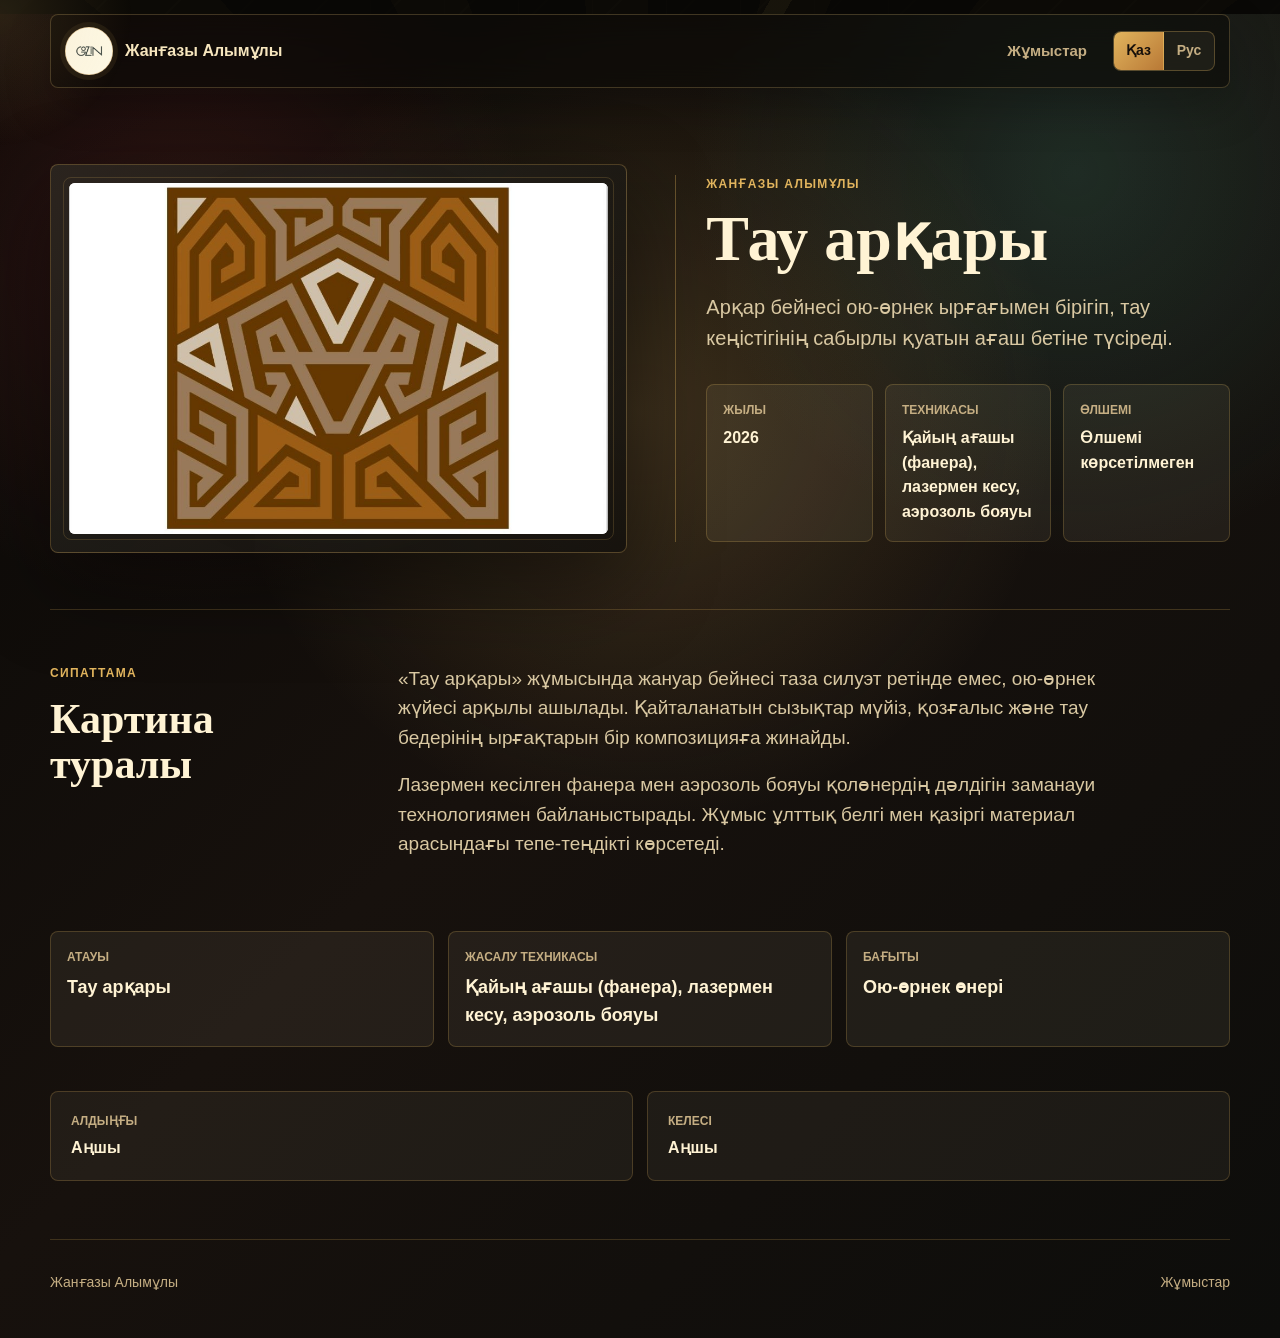
==== commit 30bd82cb: "Add mobile touch particle interactions" ====
--- a/artwork.html
+++ b/artwork.html
@@ -9,6 +9,7 @@
   </head>
   <body data-page="artwork">
     <div class="ornament-atmosphere" aria-hidden="true"></div>
+    <canvas class="touch-particles" id="touch-particles" aria-hidden="true"></canvas>
     <div class="cursor-aura" aria-hidden="true"></div>
 
     <header class="site-header">
--- a/assets/css/styles.css
+++ b/assets/css/styles.css
@@ -109,6 +109,16 @@
   transition: transform 120ms ease-out;
 }
 
+.touch-particles {
+  position: fixed;
+  inset: 0;
+  z-index: 10;
+  width: 100%;
+  height: 100%;
+  pointer-events: none;
+  mix-blend-mode: screen;
+}
+
 .site-header,
 .site-footer,
 .gallery-lead,
